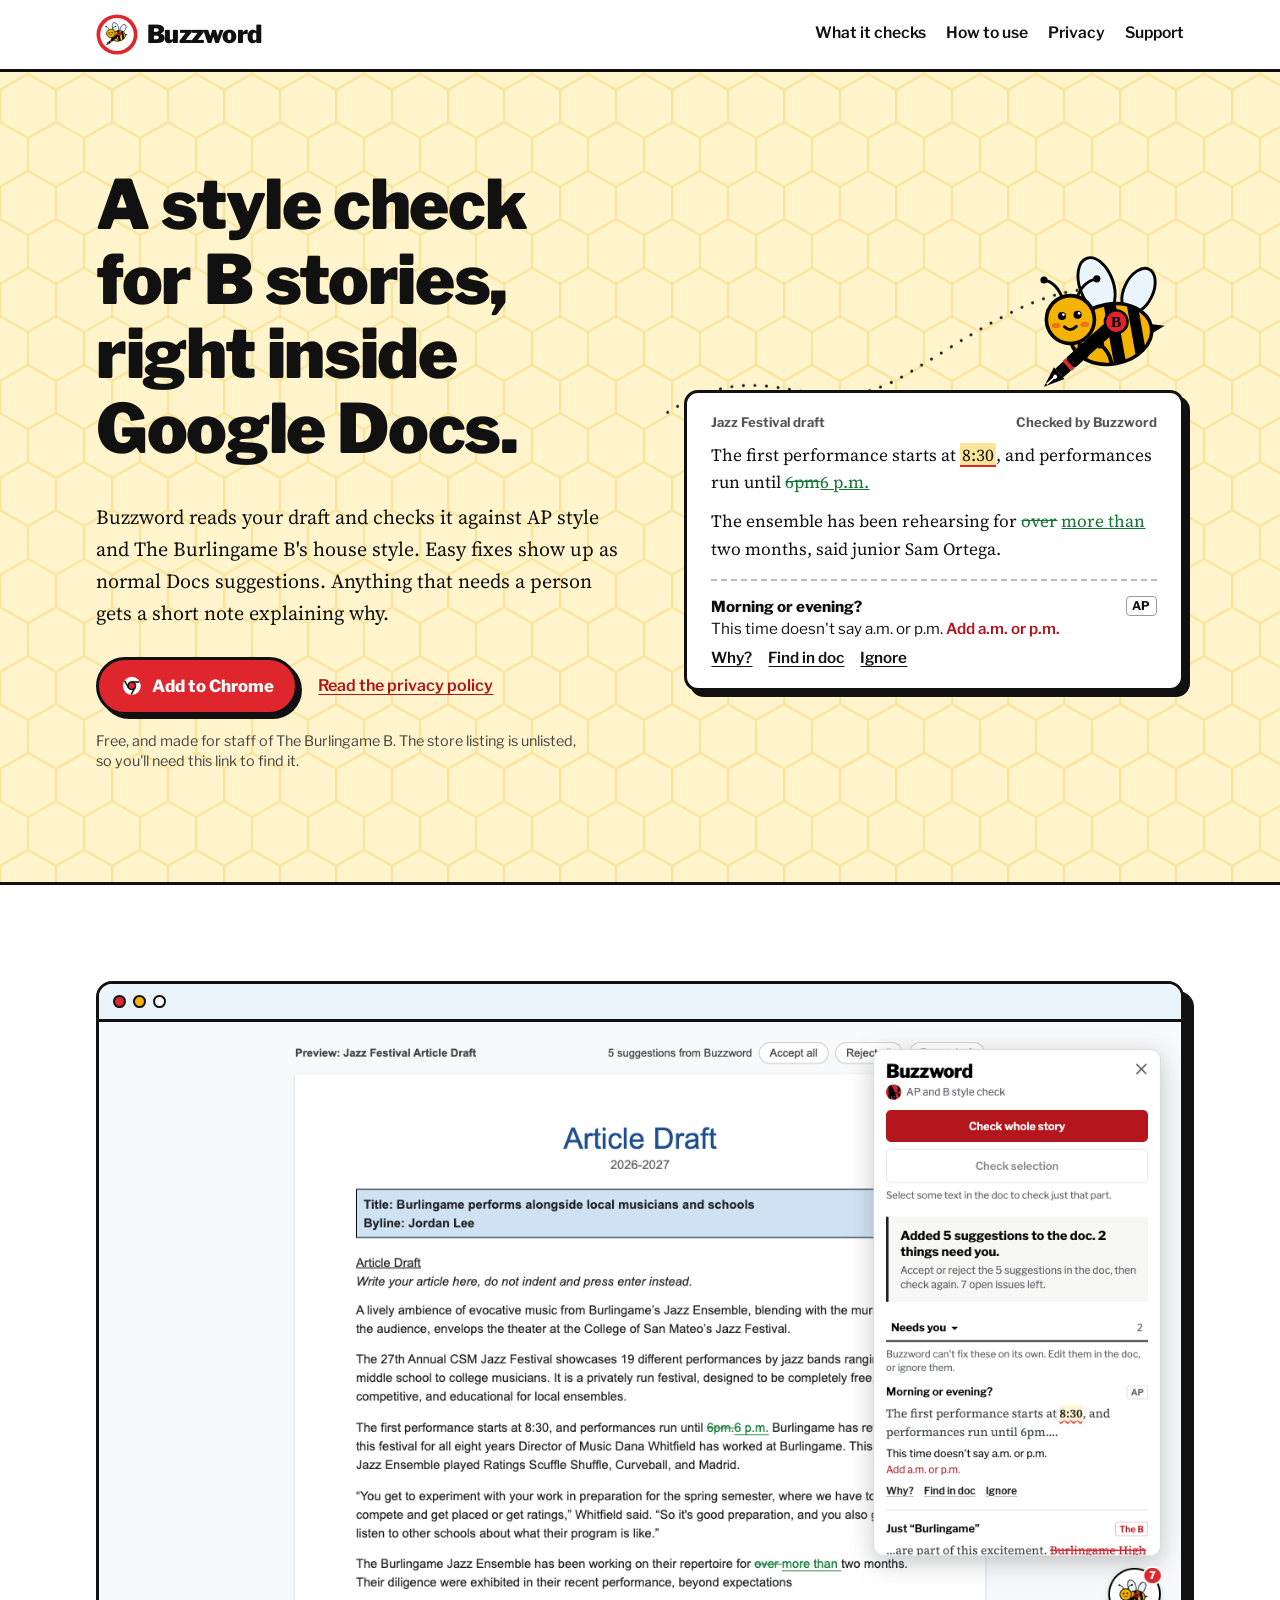
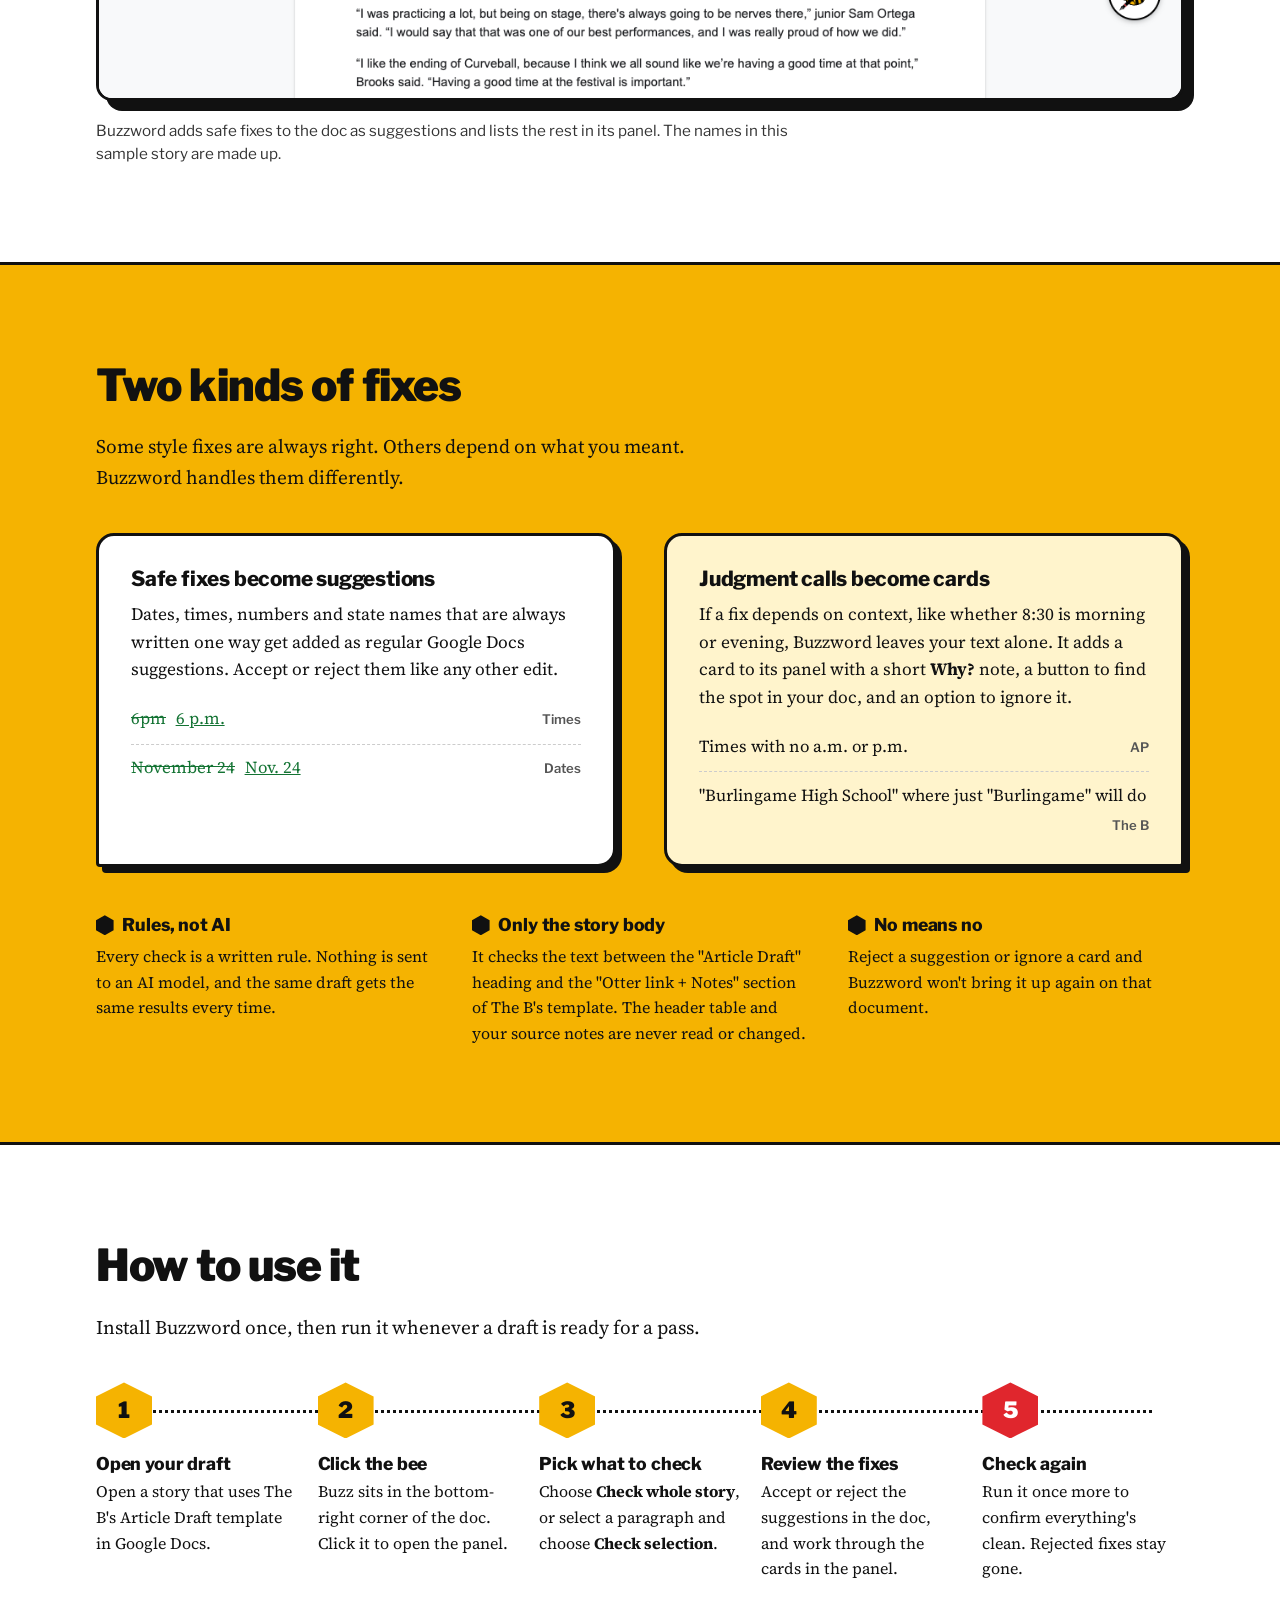
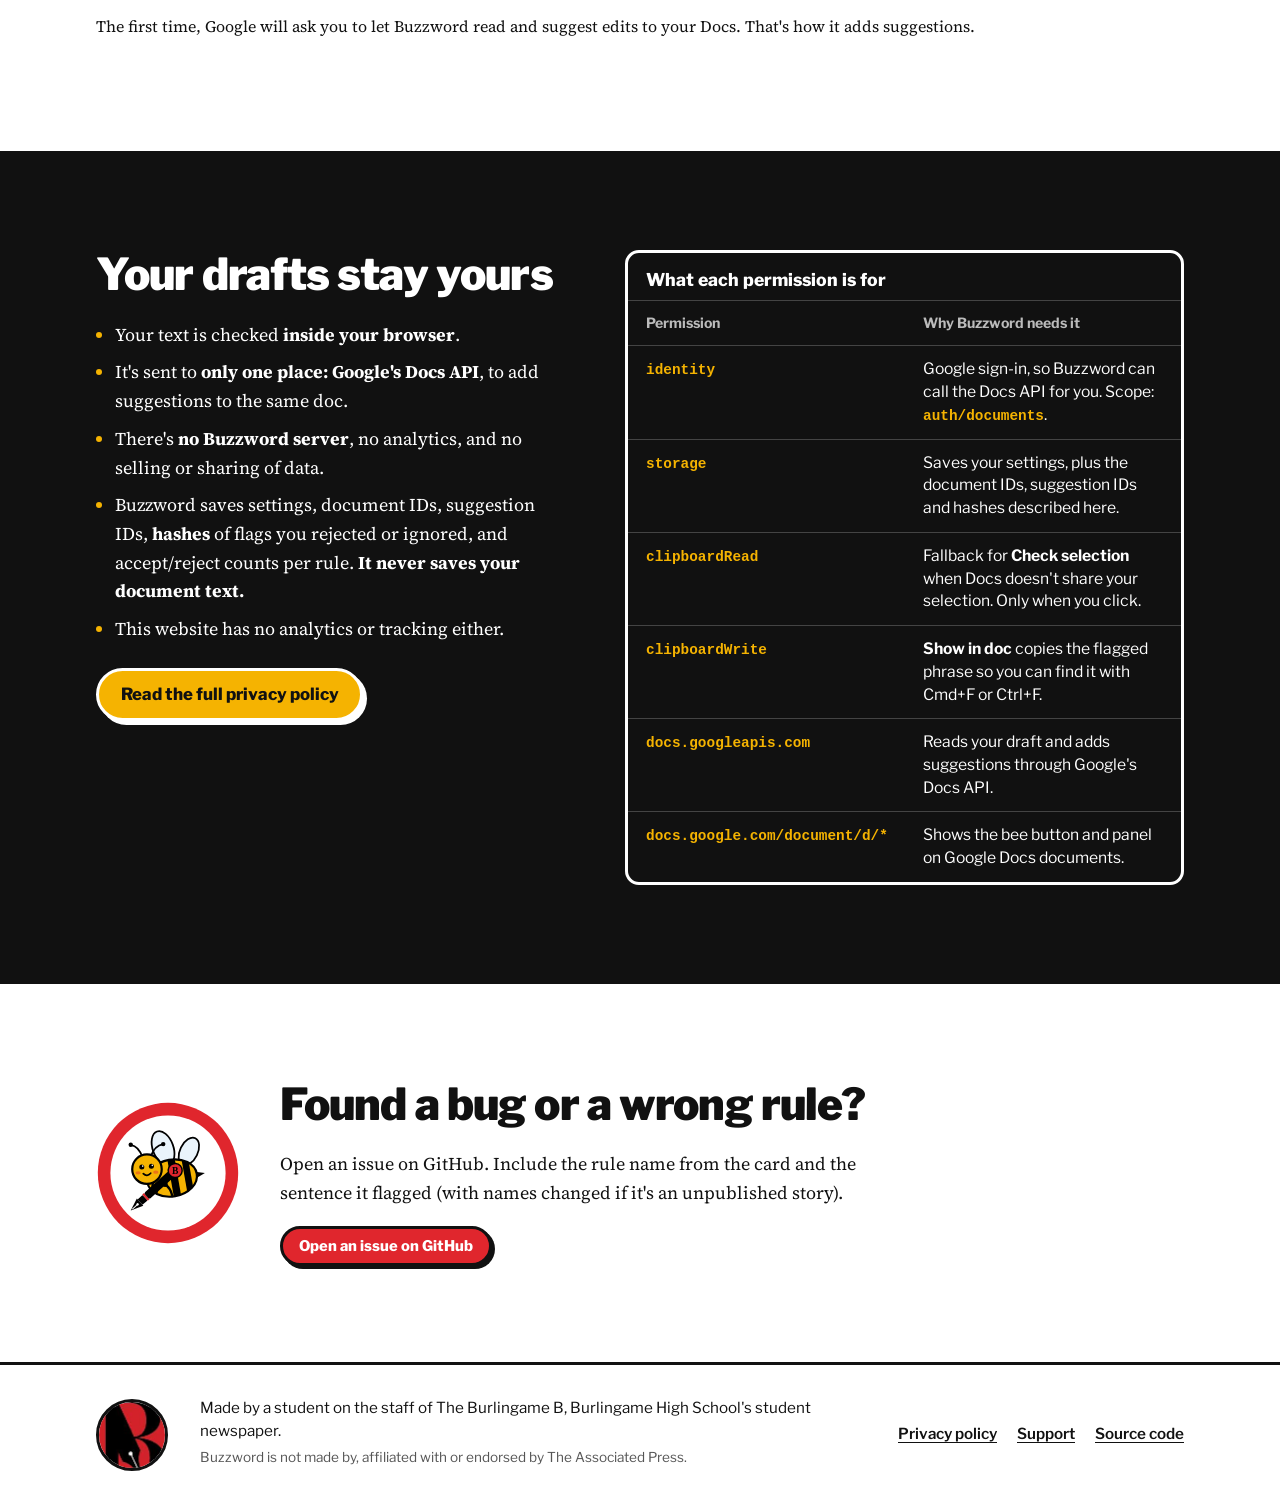
==== index.html @ 38fbd61f "Add Buzzword website: home, privacy policy and support pages Static HTML/CSS site for the Chrome Web" ====
<!doctype html>
<html lang="en">
<head>
  <meta charset="utf-8">
  <meta name="viewport" content="width=device-width, initial-scale=1, viewport-fit=cover">
  <title>Buzzword: AP and B style checks for Google Docs</title>
  <meta name="description" content="Buzzword is a Chrome extension that checks Burlingame B story drafts in Google Docs against AP style and The B's house style. Rules only, no AI, no server.">
  <meta name="theme-color" content="#f5b301">
  <link rel="icon" href="/assets/buzz-icon.svg" type="image/svg+xml">
  <link rel="icon" href="/assets/buzz-icon-512.png" type="image/png" sizes="512x512">
  <link rel="apple-touch-icon" href="/assets/buzz-icon-512.png">
  <meta property="og:title" content="Buzzword">
  <meta property="og:description" content="AP and Burlingame B style checks for Google Docs drafts, as suggestions you accept or reject.">
  <meta property="og:image" content="/assets/screenshot-1280x800.png">
  <link rel="preconnect" href="https://fonts.googleapis.com">
  <link rel="preconnect" href="https://fonts.gstatic.com" crossorigin>
  <link href="https://fonts.googleapis.com/css2?family=Libre+Franklin:wght@400;600;700;800;900&family=Source+Serif+4:ital,opsz,wght@0,8..60,400;0,8..60,600;1,8..60,400&display=swap" rel="stylesheet">
  <link rel="stylesheet" href="/styles.css">
</head>
<body>
<a class="skip" href="#main">Skip to content</a>

<header class="site-header">
  <div class="wrap">
    <a class="brand" href="/"><img src="/assets/buzz-icon.svg" alt="" width="42" height="42"><span>Buzzword</span></a>
    <nav class="nav" aria-label="Main">
      <a class="nav-hide" href="#what-it-checks">What it checks</a>
      <a href="#how-to-use">How to use</a>
      <a href="/privacy">Privacy</a>
      <a href="/support">Support</a>
    </nav>
  </div>
</header>

<main id="main">

  <section class="hero">
    <div class="wrap">
      <div>
        <h1>A style check for B stories, right inside Google Docs.</h1>
        <p class="lede">Buzzword reads your draft and checks it against AP style and The Burlingame B's house style. Easy fixes show up as normal Docs suggestions. Anything that needs a person gets a short note explaining why.</p>
        <div class="hero-actions">
          <a class="btn" href="https://chromewebstore.google.com/detail/djdagkcdbdfonpfhhabflpdedgemkdnp">
            <svg viewBox="0 0 24 24" aria-hidden="true"><circle cx="12" cy="12" r="10" fill="#fff"/><circle cx="12" cy="12" r="4.2" fill="#e0262d" stroke="#111" stroke-width="1.6"/><path d="M12 7.8h8.6M8.4 14.1 4 6.6M15.6 14.1 11.4 21.6" stroke="#111" stroke-width="1.6" fill="none"/></svg>
            Add to Chrome
          </a>
          <a class="quiet" href="/privacy">Read the privacy policy</a>
        </div>
        <p class="store-note">Free, and made for staff of The Burlingame B. The store listing is unlisted, so you'll need this link to find it.</p>
      </div>

      <div class="hero-art" aria-hidden="true">
        <svg class="flight" viewBox="0 0 600 200" preserveAspectRatio="none">
          <path d="M10 190 C 120 120, 160 210, 260 150 S 420 40, 520 70"/>
        </svg>

        <svg class="bee hero-bee" viewBox="0 0 160 140">
          <defs><clipPath id="hero-body-clip"><ellipse cx="86" cy="80" rx="34" ry="25"/></clipPath></defs>
          <g class="bee-wings">
            <g transform="rotate(26 100 62)"><ellipse class="wing wing-back" cx="100" cy="42" rx="12" ry="20"/></g>
            <g transform="rotate(-20 82 62)"><ellipse class="wing wing-front" cx="82" cy="38" rx="14" ry="24"/></g>
          </g>
          <g transform="rotate(-10 86 80)">
            <path class="bee-stinger" d="M118 77 L131 81 L118 86 Z"/>
            <ellipse class="bee-fill" cx="86" cy="80" rx="34" ry="25"/>
            <g clip-path="url(#hero-body-clip)">
              <rect class="bee-stripe" x="84" y="50" width="10" height="60"/>
              <rect class="bee-stripe" x="103" y="50" width="9" height="60"/>
            </g>
            <ellipse class="bee-outline" cx="86" cy="80" rx="34" ry="25"/>
          </g>
          <g>
            <path class="bee-antenna" d="M46 52 Q41 37 30 35"/>
            <path class="bee-antenna" d="M57 51 Q62 36 74 34"/>
            <circle class="bee-ink" cx="30" cy="35" r="3"/>
            <circle class="bee-ink" cx="74" cy="34" r="3"/>
            <circle class="bee-fill bee-outline-thick" cx="52" cy="68" r="20"/>
            <circle class="bee-ink" cx="45" cy="65" r="3.4"/>
            <circle class="bee-ink" cx="58" cy="64" r="3.4"/>
            <circle class="bee-shine" cx="46.2" cy="63.8" r="1.1"/>
            <circle class="bee-shine" cx="59.2" cy="62.8" r="1.1"/>
            <ellipse class="bee-cheek" cx="40" cy="73" rx="3.6" ry="2.2"/>
            <ellipse class="bee-cheek" cx="64" cy="72" rx="3.6" ry="2.2"/>
            <path class="bee-line" d="M47 74 Q52 79 57 73.5"/>
          </g>
          <g transform="translate(30 124) rotate(-42)">
            <path class="bee-ink" d="M0 0 L17 -6.5 L17 6.5 Z"/>
            <line class="pen-slit" x1="3" y1="0" x2="12" y2="0"/>
            <circle class="pen-hole" cx="12.5" cy="0" r="1.7"/>
            <rect class="bee-ink" x="17" y="-5" width="9" height="10" rx="1"/>
            <rect class="pen-band" x="26" y="-5.6" width="3.2" height="11.2"/>
            <rect class="bee-ink" x="29" y="-5.6" width="44" height="11.2" rx="2.5"/>
            <circle class="pen-badge" cx="81" cy="0" r="9.5"/>
            <text class="pen-b" x="81" y="0" transform="rotate(42 81 0)">B</text>
          </g>
          <g>
            <path class="bee-line-thick" d="M60 87 Q58 95 63.5 97.5"/>
            <path class="bee-line-thick" d="M86 103 Q84 94 76.5 88.5"/>
            <circle class="bee-ink" cx="63.5" cy="97.5" r="3.6"/>
            <circle class="bee-ink" cx="76.5" cy="88.5" r="3.6"/>
          </g>
        </svg>

        <div class="draft">
          <div class="draft-label"><span>Jazz Festival draft</span><span>Checked by Buzzword</span></div>
          <p>The first performance starts at <span class="flag">8:30</span>, and performances run until <del>6pm</del><ins>6 p.m.</ins></p>
          <p>The ensemble has been rehearsing for <del>over</del> <ins>more than</ins> two months, said junior Sam Ortega.</p>
          <div class="draft-card">
            <span class="tag">AP</span>
            <strong>Morning or evening?</strong><br>
            This time doesn't say a.m. or p.m. <span class="fix">Add a.m. or p.m.</span>
            <div class="acts"><span>Why?</span><span>Find in doc</span><span>Ignore</span></div>
          </div>
        </div>
      </div>
    </div>
  </section>

  <section class="section">
    <div class="wrap">
      <figure class="shot-figure" style="margin:0">
        <div class="shot">
          <div class="shot-bar" aria-hidden="true"><i></i><i></i><i></i></div>
          <img src="/assets/screenshot-1280x800.png" width="1280" height="800"
               alt="A Google Docs article draft with the Buzzword panel open on the right. The doc shows green suggestions such as 6pm changed to 6 p.m. The panel says it added 5 suggestions and lists 2 things that need the writer, starting with a card titled Morning or evening.">
        </div>
        <figcaption>Buzzword adds safe fixes to the doc as suggestions and lists the rest in its panel. The names in this sample story are made up.</figcaption>
      </figure>
    </div>
  </section>

  <section class="section section-honey" id="what-it-checks">
    <div class="wrap">
      <div class="section-intro">
        <h2>Two kinds of fixes</h2>
        <p>Some style fixes are always right. Others depend on what you meant. Buzzword handles them differently.</p>
      </div>

      <div class="split">
        <article class="kind kind-auto">
          <h3>Safe fixes become suggestions</h3>
          <p>Dates, times, numbers and state names that are always written one way get added as regular Google Docs suggestions. Accept or reject them like any other edit.</p>
          <ul class="swaps">
            <li><del>6pm</del> <ins>6 p.m.</ins> <small>Times</small></li>
            <li><del>November 24</del> <ins>Nov. 24</ins> <small>Dates</small></li>
          </ul>
        </article>

        <article class="kind kind-you">
          <h3>Judgment calls become cards</h3>
          <p>If a fix depends on context, like whether 8:30 is morning or evening, Buzzword leaves your text alone. It adds a card to its panel with a short <strong>Why?</strong> note, a button to find the spot in your doc, and an option to ignore it.</p>
          <ul class="swaps">
            <li>Times with no a.m. or p.m. <small>AP</small></li>
            <li>"Burlingame High School" where just "Burlingame" will do <small>The B</small></li>
          </ul>
        </article>
      </div>

      <div class="facts">
        <div>
          <h3>Rules, not AI</h3>
          <p>Every check is a written rule. Nothing is sent to an AI model, and the same draft gets the same results every time.</p>
        </div>
        <div>
          <h3>Only the story body</h3>
          <p>It checks the text between the "Article Draft" heading and the "Otter link + Notes" section of The B's template. The header table and your source notes are never read or changed.</p>
        </div>
        <div>
          <h3>No means no</h3>
          <p>Reject a suggestion or ignore a card and Buzzword won't bring it up again on that document.</p>
        </div>
      </div>
    </div>
  </section>

  <section class="section" id="how-to-use">
    <div class="wrap">
      <div class="section-intro">
        <h2>How to use it</h2>
        <p>Install Buzzword once, then run it whenever a draft is ready for a pass.</p>
      </div>
      <ol class="steps">
        <li><h3>Open your draft</h3><p>Open a story that uses The B's Article Draft template in Google Docs.</p></li>
        <li><h3>Click the bee</h3><p>Buzz sits in the bottom-right corner of the doc. Click it to open the panel.</p></li>
        <li><h3>Pick what to check</h3><p>Choose <strong>Check whole story</strong>, or select a paragraph and choose <strong>Check selection</strong>.</p></li>
        <li><h3>Review the fixes</h3><p>Accept or reject the suggestions in the doc, and work through the cards in the panel.</p></li>
        <li><h3>Check again</h3><p>Run it once more to confirm everything's clean. Rejected fixes stay gone.</p></li>
      </ol>
      <p style="margin-top:2rem;font-size:1rem">The first time, Google will ask you to let Buzzword read and suggest edits to your Docs. That's how it adds suggestions.</p>
    </div>
  </section>

  <section class="section section-ink" id="privacy">
    <div class="wrap glance">
      <div>
        <h2>Your drafts stay yours</h2>
        <ul>
          <li>Your text is checked <strong>inside your browser</strong>.</li>
          <li>It's sent to <strong>only one place: Google's Docs API</strong>, to add suggestions to the same doc.</li>
          <li>There's <strong>no Buzzword server</strong>, no analytics, and no selling or sharing of data.</li>
          <li>Buzzword saves settings, document IDs, suggestion IDs, <strong>hashes</strong> of flags you rejected or ignored, and accept/reject counts per rule. <strong>It never saves your document text.</strong></li>
          <li>This website has no analytics or tracking either.</li>
        </ul>
        <a class="btn btn-honey" href="/privacy">Read the full privacy policy</a>
      </div>

      <div class="table-scroll">
        <table class="perm">
          <caption>What each permission is for</caption>
          <thead><tr><th scope="col">Permission</th><th scope="col">Why Buzzword needs it</th></tr></thead>
          <tbody>
            <tr><td><code>identity</code></td><td>Google sign-in, so Buzzword can call the Docs API for you. Scope: <code>auth/documents</code>.</td></tr>
            <tr><td><code>storage</code></td><td>Saves your settings, plus the document IDs, suggestion IDs and hashes described here.</td></tr>
            <tr><td><code>clipboardRead</code></td><td>Fallback for <strong>Check selection</strong> when Docs doesn't share your selection. Only when you click.</td></tr>
            <tr><td><code>clipboardWrite</code></td><td><strong>Show in doc</strong> copies the flagged phrase so you can find it with Cmd+F or Ctrl+F.</td></tr>
            <tr><td><code>docs.googleapis.com</code></td><td>Reads your draft and adds suggestions through Google's Docs API.</td></tr>
            <tr><td><code>docs.google.com/document/d/*</code></td><td>Shows the bee button and panel on Google Docs documents.</td></tr>
          </tbody>
        </table>
      </div>
    </div>
  </section>

  <section class="section" id="support">
    <div class="wrap support">
      <img src="/assets/buzz-icon.svg" alt="" width="144" height="144">
      <div>
        <h2>Found a bug or a wrong rule?</h2>
        <p>Open an issue on GitHub. Include the rule name from the card and the sentence it flagged (with names changed if it's an unpublished story).</p>
        <a class="btn btn-small" href="https://github.com/jasqnlu/Buzzword/issues">Open an issue on GitHub</a>
      </div>
    </div>
  </section>

</main>

<footer class="site-footer">
  <div class="wrap">
    <img class="logo-b" src="/assets/burlingame-b-logo.jpg" alt="The Burlingame B logo" width="72" height="72">
    <div>
      <p>Made by a student on the staff of The Burlingame B, Burlingame High School's student newspaper.</p>
      <p class="fine">Buzzword is not made by, affiliated with or endorsed by The Associated Press.</p>
    </div>
    <nav class="foot-links" aria-label="Footer">
      <a href="/privacy">Privacy policy</a>
      <a href="/support">Support</a>
      <a href="https://github.com/jasqnlu/Buzzword">Source code</a>
    </nav>
  </div>
</footer>
</body>
</html>
---- styles.css ----
/* Buzzword site. Look comes from Buzz the bee: flat honey and red fills,
   thick black outlines, hard "sticker" shadows, honeycomb, dotted flight paths. */

:root {
  --red: #e0262d;
  --red-ink: #b3141b;      /* darker red for small text on white (AA contrast) */
  --honey: #f5b301;
  --honey-pale: #fff4cc;
  --ink: #111;
  --white: #fff;
  --wing: #eaf4fb;
  --green: #137333;        /* Google Docs suggestion green */
  --line: 3px solid var(--ink);
  --shadow: 6px 6px 0 var(--ink);
  --shadow-sm: 4px 4px 0 var(--ink);
  --sans: "Libre Franklin", system-ui, -apple-system, "Segoe UI", sans-serif;
  --serif: "Source Serif 4", Georgia, "Times New Roman", serif;
  --wrap: 72rem;
  --gutter: clamp(1rem, 4vw, 2rem);
  color-scheme: light;
}

* { box-sizing: border-box; }

html { scroll-behavior: smooth; }
@media (prefers-reduced-motion: reduce) { html { scroll-behavior: auto; } }

body {
  margin: 0;
  background: var(--white);
  color: var(--ink);
  font: 400 1.125rem/1.6 var(--serif);
  -webkit-font-smoothing: antialiased;
}

img { max-width: 100%; height: auto; display: block; }

a { color: var(--red-ink); text-underline-offset: .18em; text-decoration-thickness: .08em; }
a:hover { color: var(--ink); }

:focus-visible { outline: 3px solid var(--red); outline-offset: 3px; border-radius: 4px; }

h1, h2, h3 { font-family: var(--sans); line-height: 1.1; margin: 0 0 .5em; letter-spacing: -.02em; }
h1 { font-weight: 900; font-size: clamp(2.4rem, 5.6vw, 4.25rem); }
h2 { font-weight: 900; font-size: clamp(1.9rem, 3.6vw, 2.75rem); }
h3 { font-weight: 800; font-size: 1.3rem; letter-spacing: -.01em; }
p { margin: 0 0 1em; }

.wrap { max-width: var(--wrap); margin-inline: auto; padding-inline: var(--gutter); }

.skip { position: absolute; left: -999px; top: 0; }
.skip:focus { left: 1rem; top: 1rem; z-index: 10; background: var(--white); padding: .5rem 1rem; border: var(--line); }

/* ---------------------------------------------------------------- header */

.site-header { border-bottom: var(--line); background: var(--white); position: relative; z-index: 2; }
.site-header .wrap { display: flex; align-items: center; gap: 1rem; padding-block: .85rem; flex-wrap: wrap; }

.brand { display: flex; align-items: center; gap: .6rem; text-decoration: none; color: var(--ink); margin-right: auto; }
.brand img { width: 2.6rem; height: 2.6rem; }
.brand span { font: 900 1.55rem/1 var(--sans); letter-spacing: -.03em; }

.nav { display: flex; align-items: center; gap: 1.25rem; font: 600 .98rem/1 var(--sans); flex-wrap: wrap; }
.nav a { color: var(--ink); text-decoration: none; padding-block: .35rem; border-bottom: 3px solid transparent; }
.nav a:hover, .nav a[aria-current="page"] { border-bottom-color: var(--honey); }

/* ---------------------------------------------------------------- buttons */

.btn {
  display: inline-flex; align-items: center; gap: .6rem;
  font: 800 1.05rem/1 var(--sans);
  padding: .95rem 1.35rem;
  border: var(--line); border-radius: 999px;
  background: var(--red); color: var(--white);
  text-decoration: none;
  box-shadow: var(--shadow-sm);
  transition: transform .12s ease, box-shadow .12s ease;
}
.btn:hover { color: var(--white); transform: translate(-2px, -2px); box-shadow: 6px 6px 0 var(--ink); }
.btn:active { transform: translate(3px, 3px); box-shadow: 1px 1px 0 var(--ink); }
.btn svg { width: 1.35rem; height: 1.35rem; flex: none; }
.btn-small { font-size: .92rem; padding: .6rem 1rem; box-shadow: 3px 3px 0 var(--ink); }
.btn-honey { background: var(--honey); color: var(--ink); }
.btn-honey:hover { color: var(--ink); }

/* ---------------------------------------------------------------- hero */

.hero {
  position: relative;
  overflow: hidden;
  background:
    url("data:image/svg+xml,%3Csvg xmlns='http://www.w3.org/2000/svg' width='56' height='97' viewBox='0 0 56 97'%3E%3Cpath d='M28 66 0 50V18L28 2l28 16v32L28 66zm0 31V66m0-64V-30' fill='none' stroke='%23f5b301' stroke-opacity='.28' stroke-width='2'/%3E%3C/svg%3E") 0 0 / 56px 97px,
    var(--honey-pale);
  border-bottom: var(--line);
}
.hero .wrap {
  display: grid;
  grid-template-columns: minmax(0, 1.05fr) minmax(0, 1fr);
  gap: clamp(2rem, 5vw, 4rem);
  align-items: center;
  padding-block: clamp(3rem, 8vw, 6rem);
}
.hero h1 { max-width: 13ch; }
.hero .lede { font-size: 1.25rem; max-width: 34rem; }
.hero-actions { display: flex; align-items: center; gap: 1.25rem; flex-wrap: wrap; margin-top: 1.75rem; }
.hero-actions .quiet { font: 600 1rem/1.3 var(--sans); }
.store-note { font: 400 .9rem/1.4 var(--sans); margin-top: 1rem; color: #444; max-width: 30rem; }

.hero-art { position: relative; min-height: 22rem; }
.flight { position: absolute; inset: -2rem -3rem auto auto; width: 115%; height: 12rem; overflow: visible; }
.flight path { fill: none; stroke: var(--ink); stroke-width: 3; stroke-linecap: round; stroke-dasharray: .1 12; }
.hero-bee { position: absolute; right: -1rem; top: -1.5rem; width: clamp(9rem, 17vw, 12rem); }

.draft {
  position: relative;
  margin-top: 8rem;
  background: var(--white);
  border: var(--line); border-radius: 14px;
  box-shadow: var(--shadow);
  padding: 1.4rem 1.5rem 1.2rem;
  font-size: 1.08rem;
}
.draft-label { font: 700 .82rem/1 var(--sans); color: #555; margin-bottom: .8rem; display: flex; justify-content: space-between; gap: 1rem; }
.draft p { margin: 0 0 .7rem; }
del { color: var(--green); text-decoration-color: var(--green); }
ins { color: var(--green); text-decoration: underline; text-decoration-color: var(--green); }
.flag { background: #fde59a; box-shadow: inset 0 -2px 0 var(--red); padding-inline: .1em; }

.draft-card {
  margin-top: 1rem;
  border-top: 2px dashed #bbb;
  padding-top: .9rem;
  font: 400 .95rem/1.45 var(--sans);
}
.draft-card strong { font-weight: 800; }
.draft-card .tag { float: right; font: 700 .75rem/1 var(--sans); border: 1.5px solid #999; border-radius: 4px; padding: .2rem .35rem; }
.draft-card .fix { color: var(--red-ink); font-weight: 600; }
.draft-card .acts { display: flex; gap: 1rem; margin-top: .45rem; font-weight: 600; text-decoration: underline; text-underline-offset: .2em; }

/* bee animation: one entrance on load, then idle wings */
.bee .bee-fill { fill: var(--honey); }
.bee .bee-outline, .bee .bee-outline-thick { fill: none; stroke: #000; stroke-width: 3; }
.bee .bee-fill.bee-outline-thick { fill: var(--honey); }
.bee .bee-stripe, .bee .bee-ink, .bee .bee-stinger { fill: #000; }
.bee .bee-shine { fill: #fff; }
.bee .bee-cheek { fill: var(--red); opacity: .45; }
.bee .bee-line, .bee .bee-antenna { fill: none; stroke: #000; stroke-width: 2.4; stroke-linecap: round; }
.bee .bee-line-thick { fill: none; stroke: #000; stroke-width: 3.2; stroke-linecap: round; }
.bee .wing { fill: var(--wing); stroke: #000; stroke-width: 2.4; transform-box: fill-box; transform-origin: 50% 100%; }
.bee .pen-slit { stroke: #fff; stroke-width: 1.3; }
.bee .pen-hole { fill: #fff; }
.bee .pen-band { fill: var(--red); }
.bee .pen-badge { fill: var(--red); stroke: #000; stroke-width: 2; }
.bee .pen-b { fill: #000; font: 700 13px/1 Georgia, "Times New Roman", serif; text-anchor: middle; dominant-baseline: central; }
.bee .eyes-happy { display: none; }
.bee .bee-sparkle { fill: var(--honey); stroke: #000; stroke-width: 1.5; stroke-linejoin: round; }

@media (prefers-reduced-motion: no-preference) {
  .hero-bee { animation: fly-in 1.6s cubic-bezier(.2,.7,.2,1) both, hover 3s ease-in-out 1.6s infinite; }
  .hero-bee .wing-front { animation: flutter .12s ease-in-out infinite alternate; }
  .hero-bee .wing-back { animation: flutter .12s ease-in-out .06s infinite alternate; }
  .flight path { stroke-dashoffset: 400; animation: trail 1.6s cubic-bezier(.2,.7,.2,1) both; }
  .draft ins, .draft del { animation: appear .4s ease-out 1.5s both; }
}
@keyframes fly-in {
  from { transform: translate(-28rem, 6rem) rotate(-12deg); opacity: 0; }
  15% { opacity: 1; }
  to { transform: none; }
}
@keyframes hover { 50% { transform: translateY(-8px) rotate(2deg); } }
@keyframes flutter { from { transform: scaleY(1); } to { transform: scaleY(.55); } }
@keyframes trail { from { stroke-dashoffset: 400; opacity: 0; } 10% { opacity: 1; } to { stroke-dashoffset: 0; } }
@keyframes appear { from { background: var(--honey); } to { background: transparent; } }

/* ---------------------------------------------------------------- sections */

.section { padding-block: clamp(3.5rem, 8vw, 6rem); }
.section + .section { border-top: var(--line); }
.section-intro { max-width: 40rem; margin-bottom: 2.5rem; }
.section-intro p { font-size: 1.2rem; }
.section-honey { background: var(--honey); }
.section-ink { background: var(--ink); color: var(--white); }
.section-ink a { color: var(--honey); }
.section-ink a:hover { color: var(--white); }
.section-ink .btn-honey, .section-ink .btn-honey:hover { color: var(--ink); border-color: var(--white); box-shadow: 4px 4px 0 var(--white); }
.section-ink .btn-honey:hover { box-shadow: 6px 6px 0 var(--white); }

/* screenshot */
.shot {
  margin: 0;
  border: var(--line); border-radius: 16px;
  box-shadow: 10px 10px 0 var(--ink);
  overflow: hidden;
  background: var(--white);
}
.shot-bar { display: flex; gap: .45rem; padding: .7rem .9rem; border-bottom: var(--line); background: var(--wing); }
.shot-bar i { width: .8rem; height: .8rem; border-radius: 50%; border: 2px solid var(--ink); background: var(--white); }
.shot-bar i:first-child { background: var(--red); }
.shot-bar i:nth-child(2) { background: var(--honey); }
figcaption { font: 400 .95rem/1.5 var(--sans); margin-top: 1.2rem; color: #333; max-width: 46rem; }

/* two kinds of fixes */
.split { display: grid; grid-template-columns: repeat(2, minmax(0, 1fr)); gap: clamp(1.5rem, 4vw, 3rem); }
.kind { border: var(--line); border-radius: 18px; background: var(--white); padding: clamp(1.4rem, 3vw, 2rem); box-shadow: var(--shadow); }
.kind-auto { border-radius: 18px 18px 18px 4px; }
.kind-you { border-radius: 18px 18px 4px 18px; background: var(--honey-pale); }
.kind p { font-size: 1.08rem; }
.swaps { list-style: none; padding: 0; margin: 1.4rem 0 0; display: grid; gap: .65rem; }
.swaps li { display: flex; align-items: baseline; gap: .6rem; flex-wrap: wrap; font-size: 1.05rem; padding-bottom: .65rem; border-bottom: 1.5px dashed #ccc; }
.swaps li:last-child { border-bottom: 0; padding-bottom: 0; }
.swaps small { font: 600 .82rem/1 var(--sans); color: #555; margin-left: auto; }

.facts { display: grid; grid-template-columns: repeat(3, minmax(0, 1fr)); gap: 1.5rem 2.5rem; margin-top: 3rem; }
.facts h3 { font-size: 1.1rem; display: flex; align-items: center; gap: .55rem; }
.facts h3::before { content: ""; flex: none; width: 1.1rem; height: 1.25rem; background: var(--ink); clip-path: polygon(50% 0, 100% 25%, 100% 75%, 50% 100%, 0 75%, 0 25%); }
.facts p { font-size: 1rem; margin: 0; }

/* how to use: a real sequence, so numbered */
.steps { list-style: none; padding: 0; margin: 0; counter-reset: step; display: grid; grid-template-columns: repeat(5, minmax(0, 1fr)); gap: 1.25rem; position: relative; }
.steps::before { content: ""; position: absolute; left: 2rem; right: 2rem; top: 1.75rem; border-top: 3px dotted var(--ink); }
.steps li { counter-increment: step; position: relative; }
.steps li::before {
  content: counter(step);
  display: grid; place-items: center;
  width: 3.5rem; height: 3.5rem;
  margin-bottom: 1rem;
  font: 900 1.4rem/1 var(--sans);
  background: var(--honey);
  clip-path: polygon(50% 0, 100% 25%, 100% 75%, 50% 100%, 0 75%, 0 25%);
  position: relative;
}
.steps li:last-child::before { background: var(--red); color: var(--white); }
.steps h3 { font-size: 1.1rem; margin-bottom: .35rem; }
.steps p { font-size: 1rem; margin: 0; }

/* privacy at a glance */
.glance { display: grid; grid-template-columns: minmax(0, 1fr) minmax(0, 1.2fr); gap: clamp(2rem, 5vw, 4rem); align-items: start; }
.glance ul { padding-left: 1.2rem; margin: 0 0 1.5rem; }
.glance li { margin-bottom: .55rem; }
.glance li::marker { color: var(--honey); }

.table-scroll { overflow-x: auto; border: 3px solid var(--white); border-radius: 14px; }
.perm { width: 100%; border-collapse: collapse; font: 400 .98rem/1.45 var(--sans); min-width: 30rem; }
.perm caption { text-align: left; font: 800 1.1rem/1.2 var(--sans); padding: 1rem 1.1rem .6rem; }
.perm th, .perm td { text-align: left; vertical-align: top; padding: .75rem 1.1rem; border-top: 1px solid #444; }
.perm th[scope="col"] { font-weight: 700; color: #bbb; font-size: .88rem; }
.perm code { font: 600 .9rem/1.3 ui-monospace, "SF Mono", Menlo, monospace; color: var(--honey); white-space: nowrap; }

/* support */
.support { display: grid; grid-template-columns: auto minmax(0, 1fr); gap: 1.5rem 2.5rem; align-items: center; }
.support img { width: clamp(6rem, 14vw, 9rem); }
.support p { max-width: 38rem; }

/* ---------------------------------------------------------------- footer */

.site-footer { border-top: var(--line); background: var(--white); font: 400 .95rem/1.5 var(--sans); }
.site-footer .wrap { display: grid; grid-template-columns: auto minmax(0, 1fr) auto; gap: 1.5rem 2rem; align-items: center; padding-block: 2rem; }
.site-footer .logo-b { width: 4.5rem; height: 4.5rem; object-fit: cover; border-radius: 50%; border: var(--line); }
.site-footer p { margin: 0 0 .3rem; }
.site-footer .fine { color: #555; font-size: .85rem; }
.foot-links { display: flex; gap: 1.25rem; flex-wrap: wrap; font-weight: 600; }
.foot-links a { color: var(--ink); }

/* ---------------------------------------------------------------- policy page */

.page-head { background: var(--honey); border-bottom: var(--line); }
.page-head .wrap { padding-block: clamp(2.5rem, 6vw, 4rem); display: flex; align-items: center; gap: 1.5rem; }
.page-head img { width: clamp(4.5rem, 10vw, 6.5rem); flex: none; }
.page-head h1 { margin: 0 0 .3rem; font-size: clamp(2.1rem, 5vw, 3.4rem); }
.page-head p { margin: 0; font: 600 1rem/1.4 var(--sans); }

.prose { max-width: 42rem; margin-inline: auto; padding: clamp(2.5rem, 6vw, 4rem) var(--gutter) clamp(3.5rem, 8vw, 5rem); line-height: 1.7; }
.prose h2 { font-size: 1.5rem; font-weight: 800; margin-top: 2.4em; padding-top: 1.2rem; border-top: 3px dotted var(--ink); }
.prose h2:first-of-type { margin-top: 1.5rem; }
.prose ul { padding-left: 1.3rem; }
.prose li { margin-bottom: .55rem; }
.prose li::marker { color: var(--red); }
.prose code { font: 600 .92em ui-monospace, "SF Mono", Menlo, monospace; background: var(--honey-pale); padding: .05em .3em; border-radius: 4px; }
.effective { font: 600 .98rem/1.4 var(--sans); display: inline-block; background: var(--honey-pale); border: 2px solid var(--ink); border-radius: 999px; padding: .35rem .9rem; }

.note-box { border: var(--line); border-radius: 14px; box-shadow: var(--shadow-sm); padding: 1.2rem 1.4rem; background: var(--honey-pale); margin: 2rem 0; }
.note-box p:last-child { margin: 0; }

/* ---------------------------------------------------------------- responsive */

@media (max-width: 960px) {
  .steps { grid-template-columns: repeat(2, minmax(0, 1fr)); gap: 2rem 1.5rem; }
  .steps::before { display: none; }
  .facts { grid-template-columns: repeat(2, minmax(0, 1fr)); }
  .glance { grid-template-columns: minmax(0, 1fr); }
}

@media (max-width: 760px) {
  .hero .wrap { grid-template-columns: minmax(0, 1fr); }
  .hero-art { min-height: 0; }
  .hero-bee { width: 8.5rem; right: 0; top: -1rem; }
  .flight { width: 100%; inset: -1rem 0 auto auto; }
  .draft { margin-top: 7rem; }
  .split { grid-template-columns: minmax(0, 1fr); }
  .nav { gap: .9rem; font-size: .92rem; }
  .nav .nav-hide { display: none; }
  .site-footer .wrap { grid-template-columns: auto minmax(0, 1fr); }
  .foot-links { grid-column: 1 / -1; }
}

@media (max-width: 520px) {
  .steps, .facts { grid-template-columns: minmax(0, 1fr); }
  .support { grid-template-columns: minmax(0, 1fr); }
  .brand span { font-size: 1.3rem; }
  .perm { min-width: 0; }
  .perm thead { display: none; }
  .perm tr { display: block; border-top: 1px solid #444; padding: .8rem 1.1rem; }
  .perm td { display: block; border: 0; padding: 0; }
  .perm td + td { margin-top: .3rem; }
  .page-head .wrap { flex-direction: column; align-items: flex-start; }
}
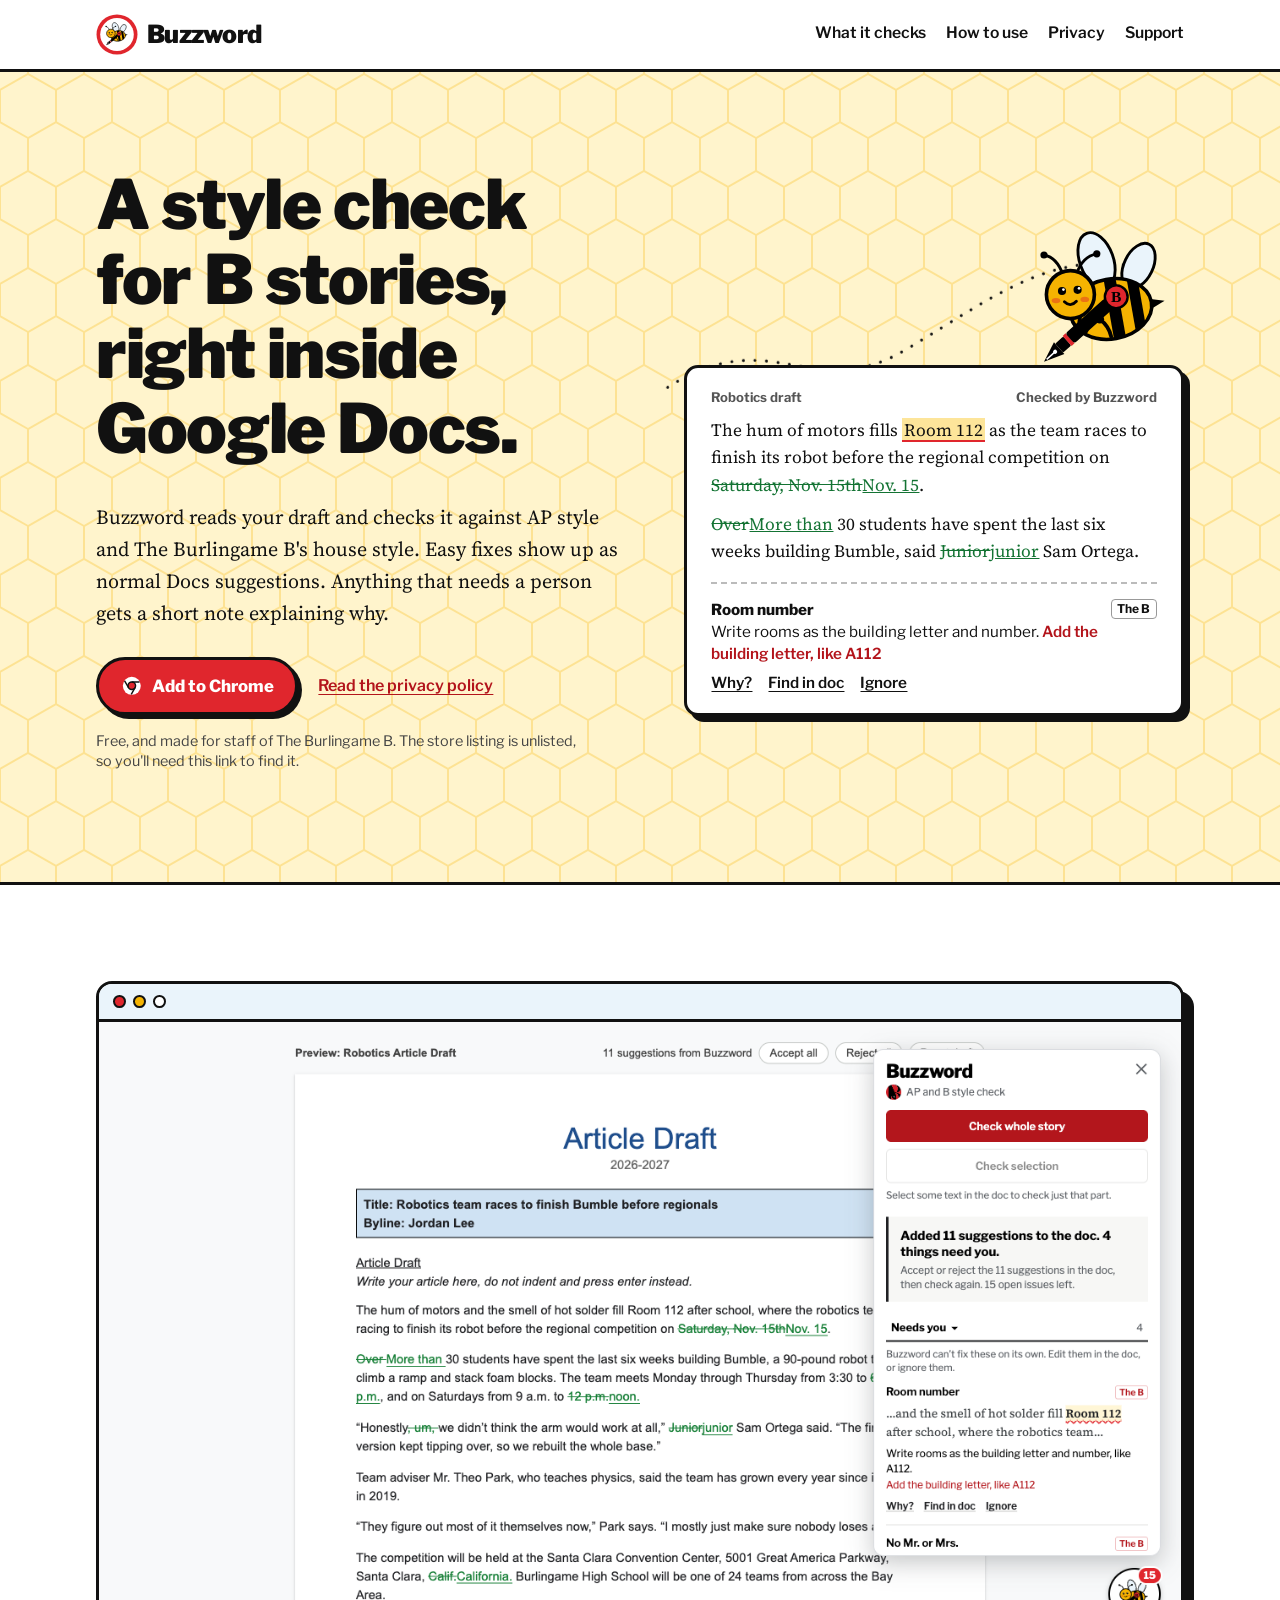
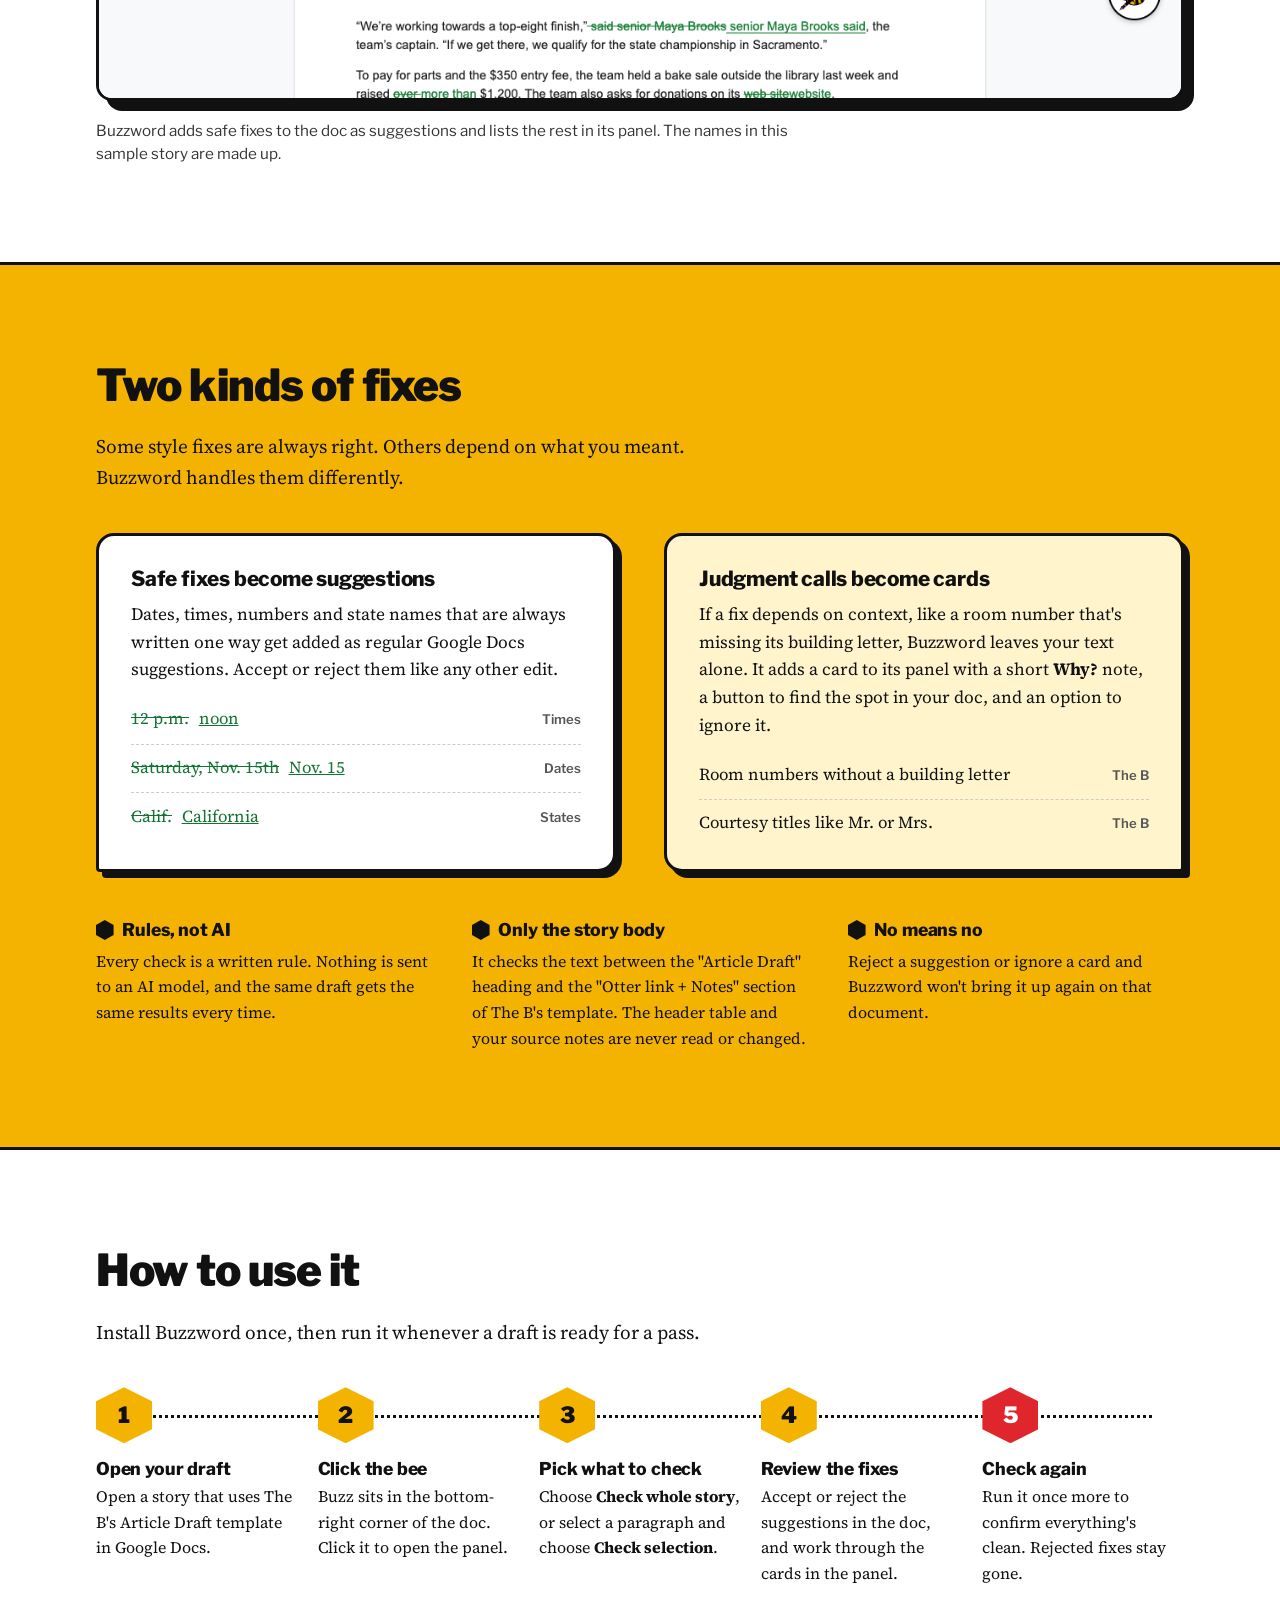
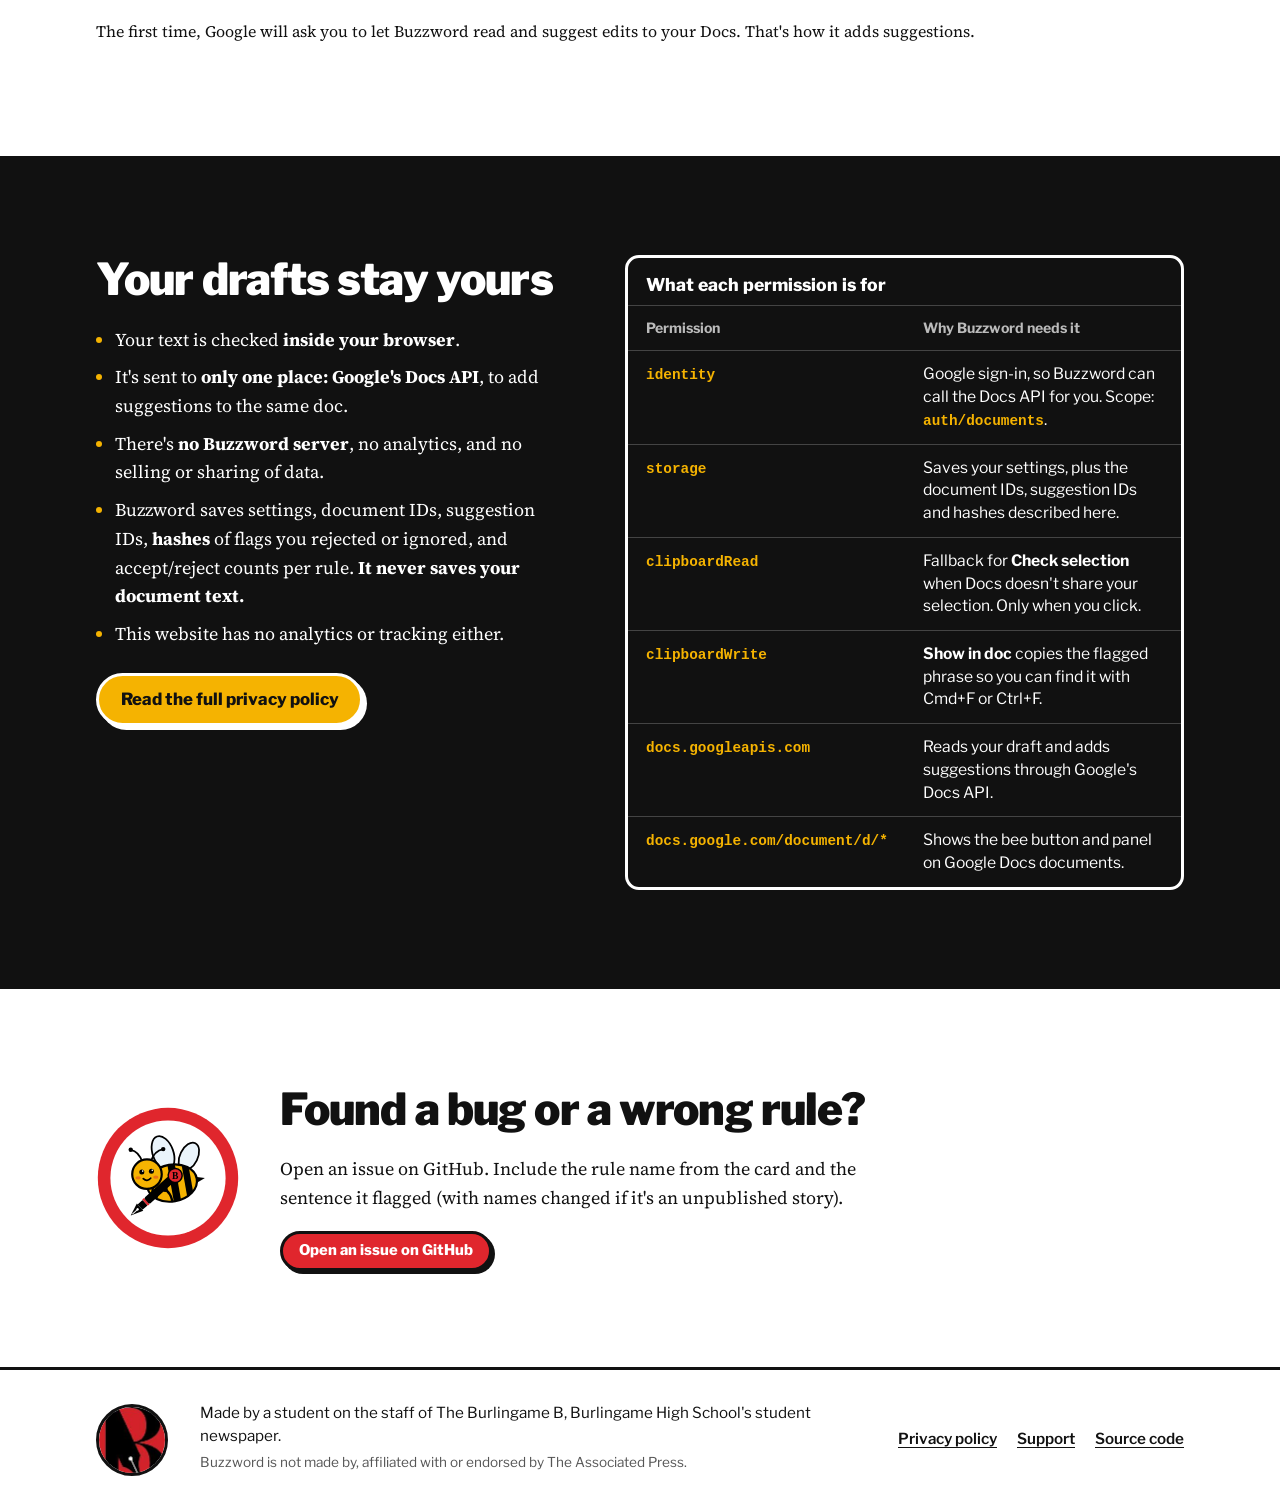
==== commit acf3f9cd: "Update screenshot to the robotics draft and match page examples to it Swap in the new store screensh" ====
--- a/index.html
+++ b/index.html
@@ -102,13 +102,13 @@
         </svg>
 
         <div class="draft">
-          <div class="draft-label"><span>Jazz Festival draft</span><span>Checked by Buzzword</span></div>
-          <p>The first performance starts at <span class="flag">8:30</span>, and performances run until <del>6pm</del><ins>6 p.m.</ins></p>
-          <p>The ensemble has been rehearsing for <del>over</del> <ins>more than</ins> two months, said junior Sam Ortega.</p>
+          <div class="draft-label"><span>Robotics draft</span><span>Checked by Buzzword</span></div>
+          <p>The hum of motors fills <span class="flag">Room 112</span> as the team races to finish its robot before the regional competition on <del>Saturday, Nov. 15th</del><ins>Nov. 15</ins>.</p>
+          <p><del>Over</del><ins>More than</ins> 30 students have spent the last six weeks building Bumble, said <del>Junior</del><ins>junior</ins> Sam Ortega.</p>
           <div class="draft-card">
-            <span class="tag">AP</span>
-            <strong>Morning or evening?</strong><br>
-            This time doesn't say a.m. or p.m. <span class="fix">Add a.m. or p.m.</span>
+            <span class="tag">The B</span>
+            <strong>Room number</strong><br>
+            Write rooms as the building letter and number. <span class="fix">Add the building letter, like A112</span>
             <div class="acts"><span>Why?</span><span>Find in doc</span><span>Ignore</span></div>
           </div>
         </div>
@@ -122,7 +122,7 @@
         <div class="shot">
           <div class="shot-bar" aria-hidden="true"><i></i><i></i><i></i></div>
           <img src="/assets/screenshot-1280x800.png" width="1280" height="800"
-               alt="A Google Docs article draft with the Buzzword panel open on the right. The doc shows green suggestions such as 6pm changed to 6 p.m. The panel says it added 5 suggestions and lists 2 things that need the writer, starting with a card titled Morning or evening.">
+               alt="A Google Docs article draft about a robotics team, with the Buzzword panel open on the right. The doc shows green suggestions such as Saturday, Nov. 15th changed to Nov. 15 and 12 p.m. changed to noon. The panel says it added 11 suggestions and lists 4 things that need the writer, starting with a card titled Room number.">
         </div>
         <figcaption>Buzzword adds safe fixes to the doc as suggestions and lists the rest in its panel. The names in this sample story are made up.</figcaption>
       </figure>
@@ -141,17 +141,18 @@
           <h3>Safe fixes become suggestions</h3>
           <p>Dates, times, numbers and state names that are always written one way get added as regular Google Docs suggestions. Accept or reject them like any other edit.</p>
           <ul class="swaps">
-            <li><del>6pm</del> <ins>6 p.m.</ins> <small>Times</small></li>
-            <li><del>November 24</del> <ins>Nov. 24</ins> <small>Dates</small></li>
+            <li><del>12 p.m.</del> <ins>noon</ins> <small>Times</small></li>
+            <li><del>Saturday, Nov. 15th</del> <ins>Nov. 15</ins> <small>Dates</small></li>
+            <li><del>Calif.</del> <ins>California</ins> <small>States</small></li>
           </ul>
         </article>
 
         <article class="kind kind-you">
           <h3>Judgment calls become cards</h3>
-          <p>If a fix depends on context, like whether 8:30 is morning or evening, Buzzword leaves your text alone. It adds a card to its panel with a short <strong>Why?</strong> note, a button to find the spot in your doc, and an option to ignore it.</p>
+          <p>If a fix depends on context, like a room number that's missing its building letter, Buzzword leaves your text alone. It adds a card to its panel with a short <strong>Why?</strong> note, a button to find the spot in your doc, and an option to ignore it.</p>
           <ul class="swaps">
-            <li>Times with no a.m. or p.m. <small>AP</small></li>
-            <li>"Burlingame High School" where just "Burlingame" will do <small>The B</small></li>
+            <li>Room numbers without a building letter <small>The B</small></li>
+            <li>Courtesy titles like Mr. or Mrs. <small>The B</small></li>
           </ul>
         </article>
       </div>
